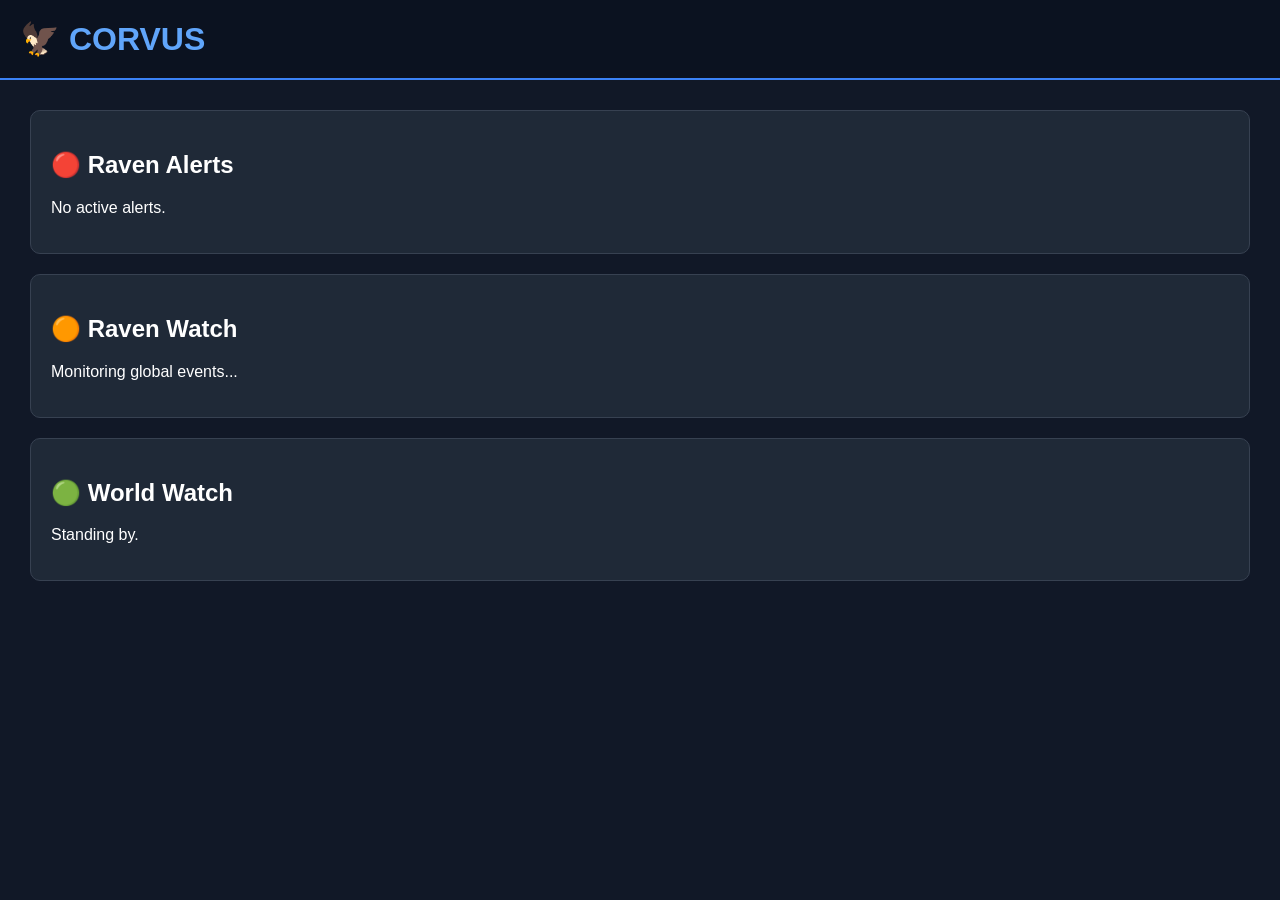
==== index.html @ 9c05d7a6 "Update index.html" ====
<!DOCTYPE html>
<html>
<head>
    <title>Corvus</title>

    <link rel="stylesheet" href="style.css">
</head>
<header>
    <h1>🦅 CORVUS</h1>
</header>

<main>

<div class="card">
<h2>🔴 Raven Alerts</h2>
<p>No active alerts.</p>
</div>

<div class="card">
<h2>🟠 Raven Watch</h2>
<p>Monitoring global events...</p>
</div>

<div class="card">
<h2>🟢 World Watch</h2>
<p>Standing by.</p>
</div>

</main>
---- style.css ----
body {
    background-color: #111827;
    color: white;
    font-family: Arial, Helvetica, sans-serif;
    margin: 0;
}

header {
    background-color: #0B1220;
    border-bottom: 2px solid #3B82F6;
    padding: 20px;
}

h1 {
    margin: 0;
    color: #60A5FA;
}

main {
    padding: 30px;
}

.card {
    background: #1F2937;
    border: 1px solid #374151;
    border-radius: 10px;
    padding: 20px;
    margin-bottom: 20px;
}
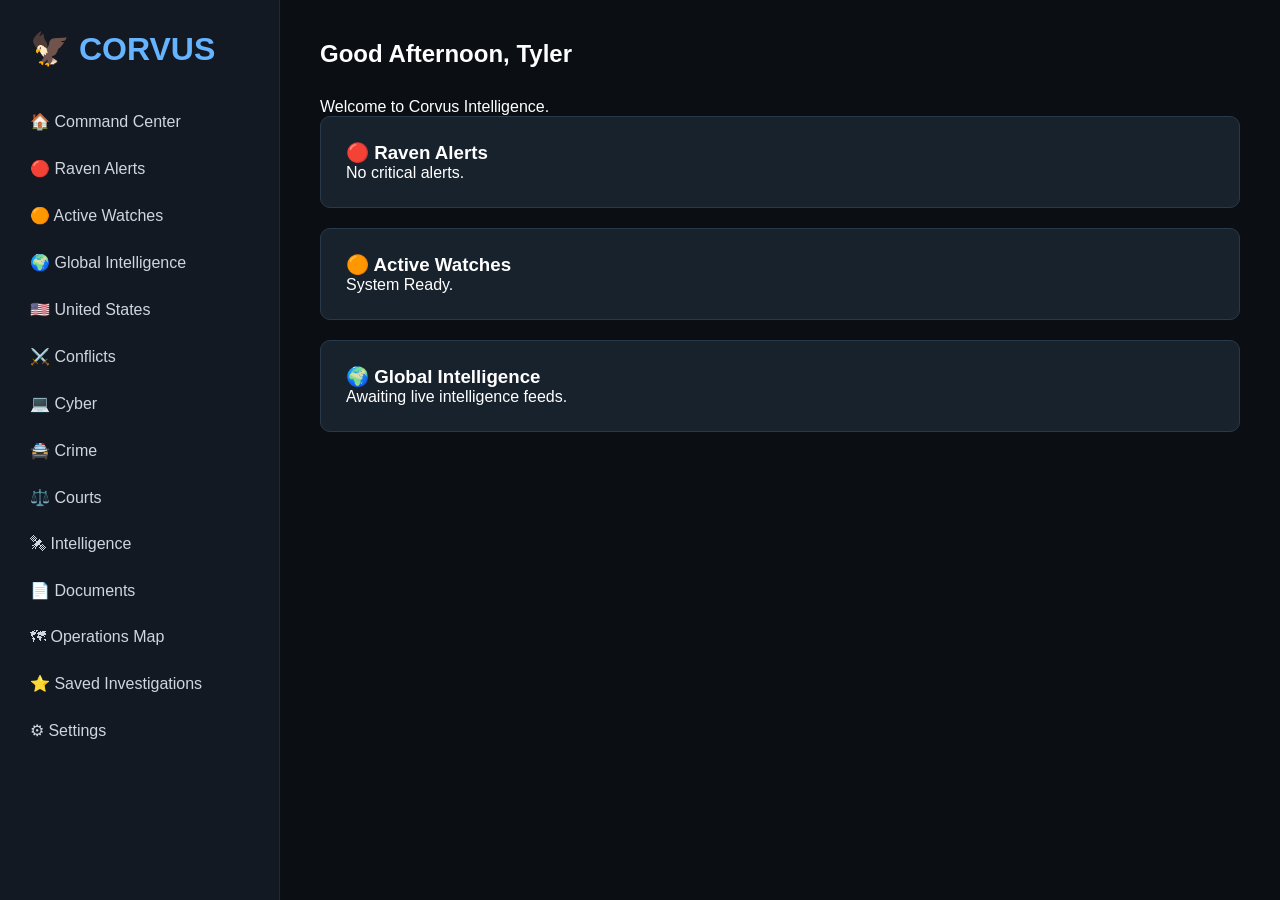
==== commit d121c7be: "Initial Corvus Dashboard" ====
--- a/index.html
+++ b/index.html
@@ -1,29 +1,84 @@
 <!DOCTYPE html>
-<html>
+<html lang="en">
 <head>
-    <title>Corvus</title>
+    <meta charset="UTF-8">
+    <meta name="viewport" content="width=device-width, initial-scale=1.0">
+    <title>Corvus Intelligence</title>
 
     <link rel="stylesheet" href="style.css">
 </head>
-<header>
+
+<body>
+
+<div class="sidebar">
+
     <h1>🦅 CORVUS</h1>
-</header>
 
-<main>
+    <ul>
 
-<div class="card">
-<h2>🔴 Raven Alerts</h2>
-<p>No active alerts.</p>
+        <li>🏠 Command Center</li>
+
+        <li>🔴 Raven Alerts</li>
+
+        <li>🟠 Active Watches</li>
+
+        <li>🌍 Global Intelligence</li>
+
+        <li>🇺🇸 United States</li>
+
+        <li>⚔️ Conflicts</li>
+
+        <li>💻 Cyber</li>
+
+        <li>🚔 Crime</li>
+
+        <li>⚖️ Courts</li>
+
+        <li>🛰 Intelligence</li>
+
+        <li>📄 Documents</li>
+
+        <li>🗺 Operations Map</li>
+
+        <li>⭐ Saved Investigations</li>
+
+        <li>⚙ Settings</li>
+
+    </ul>
+
 </div>
 
-<div class="card">
-<h2>🟠 Raven Watch</h2>
-<p>Monitoring global events...</p>
+<div class="main">
+
+    <h2>Good Afternoon, Tyler</h2>
+
+    <p>Welcome to Corvus Intelligence.</p>
+
+    <div class="card">
+
+        <h3>🔴 Raven Alerts</h3>
+
+        <p>No critical alerts.</p>
+
+    </div>
+
+    <div class="card">
+
+        <h3>🟠 Active Watches</h3>
+
+        <p>System Ready.</p>
+
+    </div>
+
+    <div class="card">
+
+        <h3>🌍 Global Intelligence</h3>
+
+        <p>Awaiting live intelligence feeds.</p>
+
+    </div>
+
 </div>
 
-<div class="card">
-<h2>🟢 World Watch</h2>
-<p>Standing by.</p>
-</div>
-
-</main>
+</body>
+</html>
--- a/style.css
+++ b/style.css
@@ -1,29 +1,89 @@
-body {
-    background-color: #111827;
-    color: white;
-    font-family: Arial, Helvetica, sans-serif;
-    margin: 0;
+*{
+    margin:0;
+    padding:0;
+    box-sizing:border-box;
 }
 
-header {
-    background-color: #0B1220;
-    border-bottom: 2px solid #3B82F6;
-    padding: 20px;
+body{
+
+    background:#0b0f14;
+
+    color:white;
+
+    font-family:Arial, Helvetica, sans-serif;
+
+    display:flex;
+
 }
 
-h1 {
-    margin: 0;
-    color: #60A5FA;
+.sidebar{
+
+    width:280px;
+
+    height:100vh;
+
+    background:#121923;
+
+    padding:30px;
+
+    border-right:1px solid #1e2a38;
+
 }
 
-main {
-    padding: 30px;
+.sidebar h1{
+
+    color:#66b3ff;
+
+    margin-bottom:30px;
+
 }
 
-.card {
-    background: #1F2937;
-    border: 1px solid #374151;
-    border-radius: 10px;
-    padding: 20px;
-    margin-bottom: 20px;
+.sidebar ul{
+
+    list-style:none;
+
 }
+
+.sidebar li{
+
+    padding:14px 0;
+
+    color:#d0d6dd;
+
+    cursor:pointer;
+
+}
+
+.sidebar li:hover{
+
+    color:#66b3ff;
+
+}
+
+.main{
+
+    flex:1;
+
+    padding:40px;
+
+}
+
+.main h2{
+
+    margin-bottom:30px;
+
+}
+
+.card{
+
+    background:#18222d;
+
+    padding:25px;
+
+    border-radius:10px;
+
+    margin-bottom:20px;
+
+    border:1px solid #2a3949;
+
+}
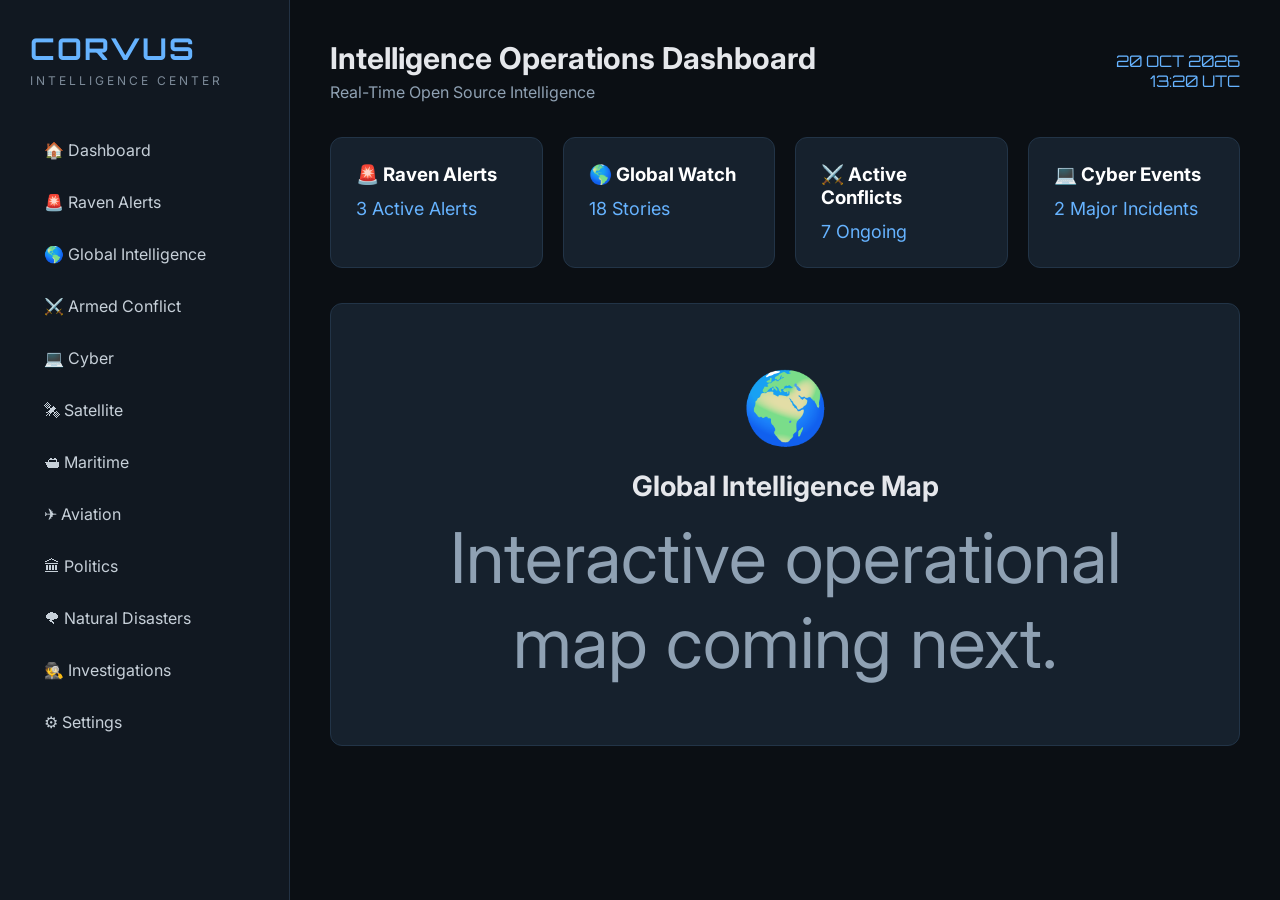
==== commit 9c56c5eb: "Corvus v0.1 Dashboard" ====
--- a/index.html
+++ b/index.html
@@ -3,82 +3,126 @@
 <head>
     <meta charset="UTF-8">
     <meta name="viewport" content="width=device-width, initial-scale=1.0">
-    <title>Corvus Intelligence</title>
+    <title>Corvus Intelligence Center</title>
 
     <link rel="stylesheet" href="style.css">
+
+    <link href="https://fonts.googleapis.com/css2?family=Orbitron:wght@400;600;700&family=Inter:wght@300;400;500;600&display=swap" rel="stylesheet">
 </head>
 
 <body>
 
 <div class="sidebar">
 
-    <h1>🦅 CORVUS</h1>
+    <div class="logo">
 
-    <ul>
+        <h1>CORVUS</h1>
 
-        <li>🏠 Command Center</li>
+        <p>INTELLIGENCE CENTER</p>
 
-        <li>🔴 Raven Alerts</li>
+    </div>
 
-        <li>🟠 Active Watches</li>
+    <nav>
 
-        <li>🌍 Global Intelligence</li>
+        <a href="#">🏠 Dashboard</a>
 
-        <li>🇺🇸 United States</li>
+        <a href="#">🚨 Raven Alerts</a>
 
-        <li>⚔️ Conflicts</li>
+        <a href="#">🌎 Global Intelligence</a>
 
-        <li>💻 Cyber</li>
+        <a href="#">⚔️ Armed Conflict</a>
 
-        <li>🚔 Crime</li>
+        <a href="#">💻 Cyber</a>
 
-        <li>⚖️ Courts</li>
+        <a href="#">🛰 Satellite</a>
 
-        <li>🛰 Intelligence</li>
+        <a href="#">🛳 Maritime</a>
 
-        <li>📄 Documents</li>
+        <a href="#">✈ Aviation</a>
 
-        <li>🗺 Operations Map</li>
+        <a href="#">🏛 Politics</a>
 
-        <li>⭐ Saved Investigations</li>
+        <a href="#">🌪 Natural Disasters</a>
 
-        <li>⚙ Settings</li>
+        <a href="#">🕵 Investigations</a>
 
-    </ul>
+        <a href="#">⚙ Settings</a>
+
+    </nav>
 
 </div>
 
 <div class="main">
 
-    <h2>Good Afternoon, Tyler</h2>
+    <div class="topbar">
 
-    <p>Welcome to Corvus Intelligence.</p>
+        <div>
 
-    <div class="card">
+            <h2>Intelligence Operations Dashboard</h2>
 
-        <h3>🔴 Raven Alerts</h3>
+            <p>Real-Time Open Source Intelligence</p>
 
-        <p>No critical alerts.</p>
+        </div>
+
+        <div class="clock">
+
+            20 OCT 2026
+
+            <br>
+
+            13:20 UTC
+
+        </div>
 
     </div>
 
-    <div class="card">
+    <div class="cards">
 
-        <h3>🟠 Active Watches</h3>
+        <div class="card">
 
-        <p>System Ready.</p>
+            <h3>🚨 Raven Alerts</h3>
+
+            <span>3 Active Alerts</span>
+
+        </div>
+
+        <div class="card">
+
+            <h3>🌎 Global Watch</h3>
+
+            <span>18 Stories</span>
+
+        </div>
+
+        <div class="card">
+
+            <h3>⚔️ Active Conflicts</h3>
+
+            <span>7 Ongoing</span>
+
+        </div>
+
+        <div class="card">
+
+            <h3>💻 Cyber Events</h3>
+
+            <span>2 Major Incidents</span>
+
+        </div>
 
     </div>
 
-    <div class="card">
+    <div class="world">
 
-        <h3>🌍 Global Intelligence</h3>
+        🌍
 
-        <p>Awaiting live intelligence feeds.</p>
+        <h2>Global Intelligence Map</h2>
+
+        <p>Interactive operational map coming next.</p>
 
     </div>
 
 </div>
 
 </body>
-</html>
+</html>
--- a/style.css
+++ b/style.css
@@ -1,89 +1,130 @@
-*{
-    margin:0;
-    padding:0;
-    box-sizing:border-box;
+* {
+    margin: 0;
+    padding: 0;
+    box-sizing: border-box;
 }
 
-body{
-
-    background:#0b0f14;
-
-    color:white;
-
-    font-family:Arial, Helvetica, sans-serif;
-
-    display:flex;
-
+body {
+    background: #0b0f14;
+    color: #e5e7eb;
+    font-family: 'Inter', sans-serif;
+    display: flex;
+    min-height: 100vh;
 }
 
-.sidebar{
-
-    width:280px;
-
-    height:100vh;
-
-    background:#121923;
-
-    padding:30px;
-
-    border-right:1px solid #1e2a38;
-
+.sidebar {
+    width: 290px;
+    background: #111821;
+    border-right: 1px solid #233244;
+    padding: 30px;
 }
 
-.sidebar h1{
-
-    color:#66b3ff;
-
-    margin-bottom:30px;
-
+.logo {
+    margin-bottom: 40px;
 }
 
-.sidebar ul{
-
-    list-style:none;
-
+.logo h1 {
+    font-family: 'Orbitron', sans-serif;
+    color: #66b3ff;
+    font-size: 30px;
+    letter-spacing: 2px;
 }
 
-.sidebar li{
-
-    padding:14px 0;
-
-    color:#d0d6dd;
-
-    cursor:pointer;
-
+.logo p {
+    color: #7d8b99;
+    font-size: 12px;
+    letter-spacing: 3px;
+    margin-top: 6px;
 }
 
-.sidebar li:hover{
-
-    color:#66b3ff;
-
+nav {
+    display: flex;
+    flex-direction: column;
+    gap: 8px;
 }
 
-.main{
-
-    flex:1;
-
-    padding:40px;
-
+nav a {
+    color: #c7d0d9;
+    text-decoration: none;
+    padding: 12px 14px;
+    border-radius: 8px;
+    transition: .2s;
 }
 
-.main h2{
-
-    margin-bottom:30px;
-
+nav a:hover {
+    background: #182330;
+    color: #66b3ff;
 }
 
-.card{
+.main {
+    flex: 1;
+    padding: 40px;
+}
 
-    background:#18222d;
+.topbar {
+    display: flex;
+    justify-content: space-between;
+    align-items: center;
+    margin-bottom: 35px;
+}
 
-    padding:25px;
+.topbar h2 {
+    font-size: 30px;
+}
 
-    border-radius:10px;
+.topbar p {
+    color: #8fa1b3;
+    margin-top: 6px;
+}
 
-    margin-bottom:20px;
+.clock {
+    text-align: right;
+    color: #66b3ff;
+    font-family: 'Orbitron', sans-serif;
+}
 
-    border:1px solid #2a3949;
+.cards {
+    display: grid;
+    grid-template-columns: repeat(4, 1fr);
+    gap: 20px;
+    margin-bottom: 35px;
+}
 
+.card {
+    background: #16212d;
+    border: 1px solid #223447;
+    border-radius: 12px;
+    padding: 25px;
 }
+
+.card h3 {
+    margin-bottom: 12px;
+    color: white;
+}
+
+.card span {
+    color: #66b3ff;
+    font-size: 18px;
+}
+
+.world {
+    background: #16212d;
+    border: 1px solid #223447;
+    border-radius: 12px;
+    padding: 60px;
+    text-align: center;
+}
+
+.world {
+    font-size: 70px;
+}
+
+.world h2 {
+    font-size: 28px;
+    margin-top: 20px;
+}
+
+.world p {
+    color: #8fa1b3;
+    margin-top: 12px;
+}
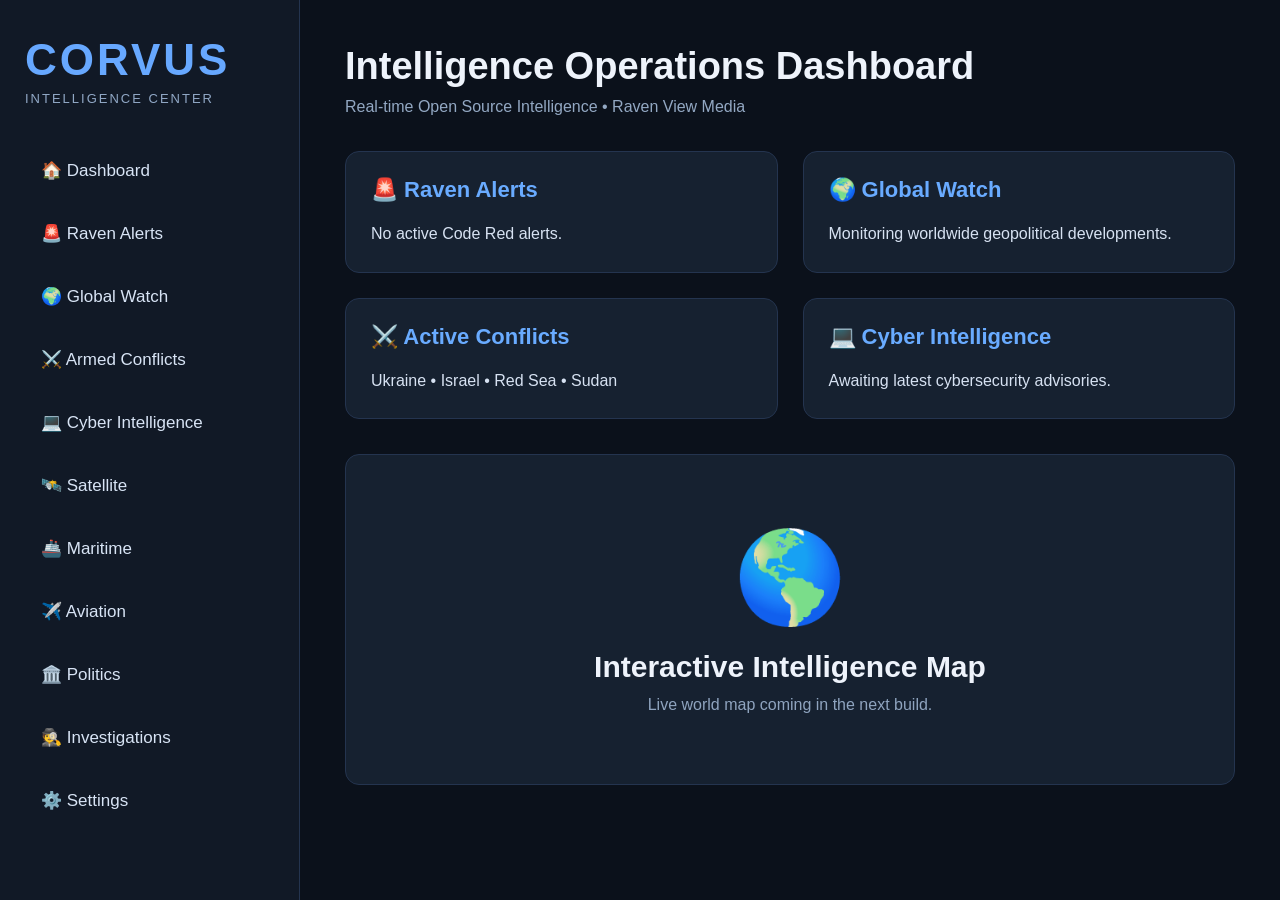
==== commit 9d5f94d1: "New Dashboard Layout" ====
--- a/index.html
+++ b/index.html
@@ -6,123 +6,88 @@
     <title>Corvus Intelligence Center</title>
 
     <link rel="stylesheet" href="style.css">
-
-    <link href="https://fonts.googleapis.com/css2?family=Orbitron:wght@400;600;700&family=Inter:wght@300;400;500;600&display=swap" rel="stylesheet">
 </head>
 
 <body>
 
-<div class="sidebar">
+    <aside class="sidebar">
 
-    <div class="logo">
+        <div class="logo">
+            <h1>CORVUS</h1>
+            <p>INTELLIGENCE CENTER</p>
+        </div>
 
-        <h1>CORVUS</h1>
+        <nav>
+            <ul>
+                <li><a href="#">🏠 Dashboard</a></li>
+                <li><a href="#">🚨 Raven Alerts</a></li>
+                <li><a href="#">🌍 Global Watch</a></li>
+                <li><a href="#">⚔️ Armed Conflicts</a></li>
+                <li><a href="#">💻 Cyber Intelligence</a></li>
+                <li><a href="#">🛰️ Satellite</a></li>
+                <li><a href="#">🚢 Maritime</a></li>
+                <li><a href="#">✈️ Aviation</a></li>
+                <li><a href="#">🏛️ Politics</a></li>
+                <li><a href="#">🕵️ Investigations</a></li>
+                <li><a href="#">⚙️ Settings</a></li>
+            </ul>
+        </nav>
 
-        <p>INTELLIGENCE CENTER</p>
+    </aside>
 
-    </div>
+    <main class="main">
 
-    <nav>
+        <h2>Intelligence Operations Dashboard</h2>
 
-        <a href="#">🏠 Dashboard</a>
+        <p class="subtitle">
+            Real-time Open Source Intelligence • Raven View Media
+        </p>
 
-        <a href="#">🚨 Raven Alerts</a>
+        <div class="grid">
 
-        <a href="#">🌎 Global Intelligence</a>
+            <div class="card">
+                <h3>🚨 Raven Alerts</h3>
+                <p>
+                    No active Code Red alerts.
+                </p>
+            </div>
 
-        <a href="#">⚔️ Armed Conflict</a>
+            <div class="card">
+                <h3>🌍 Global Watch</h3>
+                <p>
+                    Monitoring worldwide geopolitical developments.
+                </p>
+            </div>
 
-        <a href="#">💻 Cyber</a>
+            <div class="card">
+                <h3>⚔️ Active Conflicts</h3>
+                <p>
+                    Ukraine • Israel • Red Sea • Sudan
+                </p>
+            </div>
 
-        <a href="#">🛰 Satellite</a>
-
-        <a href="#">🛳 Maritime</a>
-
-        <a href="#">✈ Aviation</a>
-
-        <a href="#">🏛 Politics</a>
-
-        <a href="#">🌪 Natural Disasters</a>
-
-        <a href="#">🕵 Investigations</a>
-
-        <a href="#">⚙ Settings</a>
-
-    </nav>
-
-</div>
-
-<div class="main">
-
-    <div class="topbar">
-
-        <div>
-
-            <h2>Intelligence Operations Dashboard</h2>
-
-            <p>Real-Time Open Source Intelligence</p>
+            <div class="card">
+                <h3>💻 Cyber Intelligence</h3>
+                <p>
+                    Awaiting latest cybersecurity advisories.
+                </p>
+            </div>
 
         </div>
 
-        <div class="clock">
+        <section class="world">
 
-            20 OCT 2026
+            <span>🌎</span>
 
-            <br>
+            <h2>Interactive Intelligence Map</h2>
 
-            13:20 UTC
+            <p>
+                Live world map coming in the next build.
+            </p>
 
-        </div>
+        </section>
 
-    </div>
-
-    <div class="cards">
-
-        <div class="card">
-
-            <h3>🚨 Raven Alerts</h3>
-
-            <span>3 Active Alerts</span>
-
-        </div>
-
-        <div class="card">
-
-            <h3>🌎 Global Watch</h3>
-
-            <span>18 Stories</span>
-
-        </div>
-
-        <div class="card">
-
-            <h3>⚔️ Active Conflicts</h3>
-
-            <span>7 Ongoing</span>
-
-        </div>
-
-        <div class="card">
-
-            <h3>💻 Cyber Events</h3>
-
-            <span>2 Major Incidents</span>
-
-        </div>
-
-    </div>
-
-    <div class="world">
-
-        🌍
-
-        <h2>Global Intelligence Map</h2>
-
-        <p>Interactive operational map coming next.</p>
-
-    </div>
-
-</div>
+    </main>
 
 </body>
 </html>
--- a/style.css
+++ b/style.css
@@ -1,130 +1,129 @@
-* {
-    margin: 0;
-    padding: 0;
-    box-sizing: border-box;
+/* ===== CORVUS ===== */
+
+*{
+    margin:0;
+    padding:0;
+    box-sizing:border-box;
 }
 
-body {
-    background: #0b0f14;
-    color: #e5e7eb;
-    font-family: 'Inter', sans-serif;
-    display: flex;
-    min-height: 100vh;
+body{
+    font-family:Arial, Helvetica, sans-serif;
+    background:#0b111b;
+    color:#eef3fb;
+    display:flex;
+    min-height:100vh;
 }
 
-.sidebar {
-    width: 290px;
-    background: #111821;
-    border-right: 1px solid #233244;
-    padding: 30px;
+/* Sidebar */
+
+.sidebar{
+    width:300px;
+    background:#111926;
+    border-right:1px solid #24344f;
+    padding:35px 25px;
 }
 
-.logo {
-    margin-bottom: 40px;
+.logo h1{
+    color:#67a8ff;
+    font-size:44px;
+    letter-spacing:3px;
+    margin-bottom:6px;
 }
 
-.logo h1 {
-    font-family: 'Orbitron', sans-serif;
-    color: #66b3ff;
-    font-size: 30px;
-    letter-spacing: 2px;
+.logo p{
+    color:#91a8c6;
+    font-size:13px;
+    margin-bottom:40px;
+    letter-spacing:2px;
 }
 
-.logo p {
-    color: #7d8b99;
-    font-size: 12px;
-    letter-spacing: 3px;
-    margin-top: 6px;
+nav ul{
+    list-style:none;
 }
 
-nav {
-    display: flex;
-    flex-direction: column;
-    gap: 8px;
+nav li{
+    margin-bottom:14px;
 }
 
-nav a {
-    color: #c7d0d9;
-    text-decoration: none;
-    padding: 12px 14px;
-    border-radius: 8px;
-    transition: .2s;
+nav a{
+    text-decoration:none;
+    color:#d8e4f5;
+    display:block;
+    padding:14px 16px;
+    border-radius:10px;
+    transition:.2s;
+    font-size:17px;
 }
 
-nav a:hover {
-    background: #182330;
-    color: #66b3ff;
+nav a:hover{
+    background:#182638;
+    color:#67a8ff;
 }
 
-.main {
-    flex: 1;
-    padding: 40px;
+/* Main */
+
+.main{
+    flex:1;
+    padding:45px;
 }
 
-.topbar {
-    display: flex;
-    justify-content: space-between;
-    align-items: center;
-    margin-bottom: 35px;
+.main h2{
+    font-size:38px;
+    margin-bottom:10px;
 }
 
-.topbar h2 {
-    font-size: 30px;
+.subtitle{
+    color:#93a8c3;
+    margin-bottom:35px;
 }
 
-.topbar p {
-    color: #8fa1b3;
-    margin-top: 6px;
+/* Cards */
+
+.grid{
+    display:grid;
+    grid-template-columns:repeat(auto-fit,minmax(300px,1fr));
+    gap:25px;
 }
 
-.clock {
-    text-align: right;
-    color: #66b3ff;
-    font-family: 'Orbitron', sans-serif;
+.card{
+    background:#162130;
+    border:1px solid #24344f;
+    border-radius:14px;
+    padding:25px;
 }
 
-.cards {
-    display: grid;
-    grid-template-columns: repeat(4, 1fr);
-    gap: 20px;
-    margin-bottom: 35px;
+.card h3{
+    color:#69abff;
+    margin-bottom:18px;
+    font-size:22px;
 }
 
-.card {
-    background: #16212d;
-    border: 1px solid #223447;
-    border-radius: 12px;
-    padding: 25px;
+.card p{
+    color:#d7e2f2;
+    line-height:1.6;
 }
 
-.card h3 {
-    margin-bottom: 12px;
-    color: white;
+/* World Map */
+
+.world{
+    margin-top:35px;
+    background:#162130;
+    border:1px solid #24344f;
+    border-radius:14px;
+    padding:70px;
+    text-align:center;
 }
 
-.card span {
-    color: #66b3ff;
-    font-size: 18px;
+.world span{
+    font-size:90px;
 }
 
-.world {
-    background: #16212d;
-    border: 1px solid #223447;
-    border-radius: 12px;
-    padding: 60px;
-    text-align: center;
+.world h2{
+    margin-top:20px;
+    font-size:30px;
 }
 
-.world {
-    font-size: 70px;
-}
-
-.world h2 {
-    font-size: 28px;
-    margin-top: 20px;
-}
-
-.world p {
-    color: #8fa1b3;
-    margin-top: 12px;
+.world p{
+    color:#8fa4bf;
+    margin-top:12px;
 }
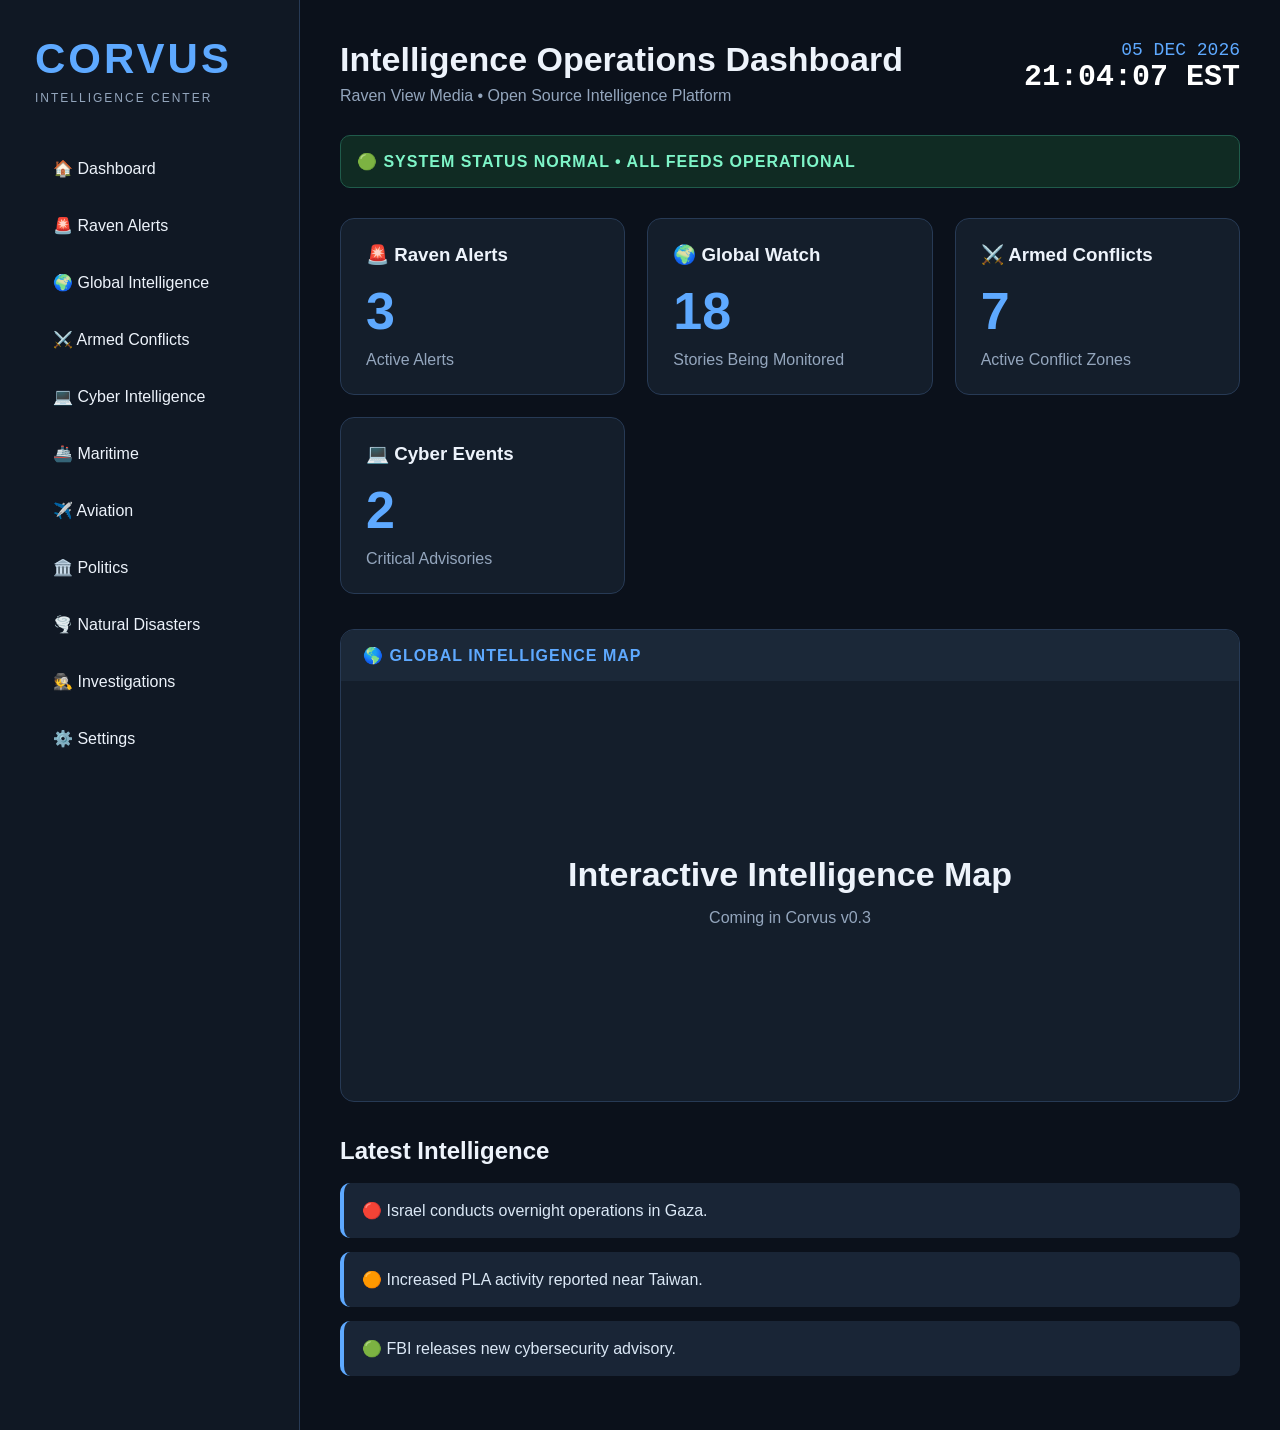
==== commit c8b41c8e: "Corvus v0.2" ====
--- a/index.html
+++ b/index.html
@@ -10,6 +10,8 @@
 
 <body>
 
+    <!-- Sidebar -->
+
     <aside class="sidebar">
 
         <div class="logo">
@@ -18,76 +20,172 @@
         </div>
 
         <nav>
+
             <ul>
+
                 <li><a href="#">🏠 Dashboard</a></li>
+
                 <li><a href="#">🚨 Raven Alerts</a></li>
-                <li><a href="#">🌍 Global Watch</a></li>
+
+                <li><a href="#">🌍 Global Intelligence</a></li>
+
                 <li><a href="#">⚔️ Armed Conflicts</a></li>
+
                 <li><a href="#">💻 Cyber Intelligence</a></li>
-                <li><a href="#">🛰️ Satellite</a></li>
+
                 <li><a href="#">🚢 Maritime</a></li>
+
                 <li><a href="#">✈️ Aviation</a></li>
+
                 <li><a href="#">🏛️ Politics</a></li>
+
+                <li><a href="#">🌪️ Natural Disasters</a></li>
+
                 <li><a href="#">🕵️ Investigations</a></li>
+
                 <li><a href="#">⚙️ Settings</a></li>
+
             </ul>
+
         </nav>
 
     </aside>
 
+    <!-- Main -->
+
     <main class="main">
 
-        <h2>Intelligence Operations Dashboard</h2>
+        <header class="topbar">
 
-        <p class="subtitle">
-            Real-time Open Source Intelligence • Raven View Media
-        </p>
+            <div>
 
-        <div class="grid">
+                <h2>Intelligence Operations Dashboard</h2>
+
+                <p class="subtitle">
+                    Raven View Media • Open Source Intelligence Platform
+                </p>
+
+            </div>
+
+            <div class="clock">
+
+                <div id="date">
+                    20 OCT 2026
+                </div>
+
+                <div id="time">
+                    13:45 EDT
+                </div>
+
+            </div>
+
+        </header>
+
+        <!-- Alert Banner -->
+
+        <section class="banner">
+
+            🟢 SYSTEM STATUS NORMAL • ALL FEEDS OPERATIONAL
+
+        </section>
+
+        <!-- Cards -->
+
+        <section class="grid">
 
             <div class="card">
+
                 <h3>🚨 Raven Alerts</h3>
-                <p>
-                    No active Code Red alerts.
-                </p>
+
+                <div class="number">3</div>
+
+                <p>Active Alerts</p>
+
             </div>
 
             <div class="card">
+
                 <h3>🌍 Global Watch</h3>
-                <p>
-                    Monitoring worldwide geopolitical developments.
-                </p>
+
+                <div class="number">18</div>
+
+                <p>Stories Being Monitored</p>
+
             </div>
 
             <div class="card">
-                <h3>⚔️ Active Conflicts</h3>
-                <p>
-                    Ukraine • Israel • Red Sea • Sudan
-                </p>
+
+                <h3>⚔️ Armed Conflicts</h3>
+
+                <div class="number">7</div>
+
+                <p>Active Conflict Zones</p>
+
             </div>
 
             <div class="card">
-                <h3>💻 Cyber Intelligence</h3>
-                <p>
-                    Awaiting latest cybersecurity advisories.
-                </p>
+
+                <h3>💻 Cyber Events</h3>
+
+                <div class="number">2</div>
+
+                <p>Critical Advisories</p>
+
             </div>
 
-        </div>
+        </section>
 
-        <section class="world">
+        <!-- Map -->
 
-            <span>🌎</span>
+        <section class="map">
 
-            <h2>Interactive Intelligence Map</h2>
+            <div class="map-title">
 
-            <p>
-                Live world map coming in the next build.
-            </p>
+                🌎 GLOBAL INTELLIGENCE MAP
+
+            </div>
+
+            <div class="map-placeholder">
+
+                <h2>Interactive Intelligence Map</h2>
+
+                <p>
+                    Coming in Corvus v0.3
+                </p>
+
+            </div>
+
+        </section>
+
+        <!-- Feed -->
+
+        <section class="feed">
+
+            <h2>Latest Intelligence</h2>
+
+            <div class="feed-item">
+
+                🔴 Israel conducts overnight operations in Gaza.
+
+            </div>
+
+            <div class="feed-item">
+
+                🟠 Increased PLA activity reported near Taiwan.
+
+            </div>
+
+            <div class="feed-item">
+
+                🟢 FBI releases new cybersecurity advisory.
+
+            </div>
 
         </section>
 
     </main>
 
+    <script src="script.js"></script>
+
 </body>
 </html>
--- a/style.css
+++ b/style.css
@@ -1,4 +1,7 @@
-/* ===== CORVUS ===== */
+/* ===========================
+   CORVUS v0.2
+   Raven View Media Theme
+=========================== */
 
 *{
     margin:0;
@@ -6,124 +9,359 @@
     box-sizing:border-box;
 }
 
+:root{
+
+    --bg:#0b111b;
+    --panel:#141e2b;
+    --panel2:#192536;
+    --border:#273a55;
+    --blue:#5ea9ff;
+    --text:#edf3fb;
+    --muted:#94a6bd;
+    --green:#38d39f;
+
+}
+
 body{
-    font-family:Arial, Helvetica, sans-serif;
-    background:#0b111b;
-    color:#eef3fb;
+
+    background:var(--bg);
+
+    color:var(--text);
+
+    font-family:Arial,Helvetica,sans-serif;
+
     display:flex;
+
     min-height:100vh;
-}
-
-/* Sidebar */
+
+}
+
+/* ===========================
+SIDEBAR
+=========================== */
 
 .sidebar{
+
     width:300px;
-    background:#111926;
-    border-right:1px solid #24344f;
-    padding:35px 25px;
+
+    background:#101824;
+
+    border-right:1px solid var(--border);
+
+    padding:35px;
+
+}
+
+.logo{
+
+    margin-bottom:40px;
+
 }
 
 .logo h1{
-    color:#67a8ff;
-    font-size:44px;
+
+    color:var(--blue);
+
+    font-size:42px;
+
     letter-spacing:3px;
-    margin-bottom:6px;
+
 }
 
 .logo p{
-    color:#91a8c6;
-    font-size:13px;
-    margin-bottom:40px;
+
+    color:var(--muted);
+
     letter-spacing:2px;
-}
-
-nav ul{
+
+    font-size:12px;
+
+    margin-top:8px;
+
+}
+
+.sidebar ul{
+
     list-style:none;
-}
-
-nav li{
+
+}
+
+.sidebar li{
+
+    margin-bottom:10px;
+
+}
+
+.sidebar a{
+
+    display:block;
+
+    text-decoration:none;
+
+    color:var(--text);
+
+    padding:14px 18px;
+
+    border-radius:10px;
+
+    transition:.25s;
+
+}
+
+.sidebar a:hover{
+
+    background:#1a2738;
+
+    color:var(--blue);
+
+}
+
+/* ===========================
+MAIN
+=========================== */
+
+.main{
+
+    flex:1;
+
+    padding:40px;
+
+}
+
+.topbar{
+
+    display:flex;
+
+    justify-content:space-between;
+
+    align-items:flex-start;
+
+}
+
+.topbar h2{
+
+    font-size:34px;
+
+}
+
+.subtitle{
+
+    margin-top:8px;
+
+    color:var(--muted);
+
+}
+
+.clock{
+
+    text-align:right;
+
+    font-family:monospace;
+
+}
+
+#date{
+
+    color:var(--blue);
+
+    font-size:18px;
+
+}
+
+#time{
+
+    color:white;
+
+    font-size:30px;
+
+    font-weight:bold;
+
+}
+
+/* ===========================
+STATUS BAR
+=========================== */
+
+.banner{
+
+    margin-top:30px;
+
+    margin-bottom:30px;
+
+    background:#102b23;
+
+    border:1px solid #205b4b;
+
+    color:#7ef5c8;
+
+    padding:16px;
+
+    border-radius:10px;
+
+    font-weight:bold;
+
+    letter-spacing:1px;
+
+}
+
+/* ===========================
+CARDS
+=========================== */
+
+.grid{
+
+    display:grid;
+
+    grid-template-columns:repeat(auto-fit,minmax(250px,1fr));
+
+    gap:22px;
+
+}
+
+.card{
+
+    background:var(--panel);
+
+    border:1px solid var(--border);
+
+    border-radius:14px;
+
+    padding:25px;
+
+    transition:.25s;
+
+}
+
+.card:hover{
+
+    transform:translateY(-4px);
+
+    border-color:var(--blue);
+
+    box-shadow:0 0 18px rgba(94,169,255,.25);
+
+}
+
+.card h3{
+
+    margin-bottom:15px;
+
+}
+
+.number{
+
+    font-size:52px;
+
+    color:var(--blue);
+
+    font-weight:bold;
+
+}
+
+.card p{
+
+    color:var(--muted);
+
+    margin-top:10px;
+
+}
+
+/* ===========================
+MAP
+=========================== */
+
+.map{
+
+    margin-top:35px;
+
+    background:var(--panel);
+
+    border:1px solid var(--border);
+
+    border-radius:14px;
+
+    overflow:hidden;
+
+}
+
+.map-title{
+
+    background:#1b2838;
+
+    padding:16px 22px;
+
+    color:var(--blue);
+
+    font-weight:bold;
+
+    letter-spacing:1px;
+
+}
+
+.map-placeholder{
+
+    height:420px;
+
+    display:flex;
+
+    flex-direction:column;
+
+    justify-content:center;
+
+    align-items:center;
+
+}
+
+.map-placeholder h2{
+
+    font-size:34px;
+
+    margin-bottom:15px;
+
+}
+
+.map-placeholder p{
+
+    color:var(--muted);
+
+}
+
+/* ===========================
+INTEL FEED
+=========================== */
+
+.feed{
+
+    margin-top:35px;
+
+}
+
+.feed h2{
+
+    margin-bottom:18px;
+
+}
+
+.feed-item{
+
+    background:var(--panel2);
+
+    border-left:4px solid var(--blue);
+
+    border-radius:10px;
+
+    padding:18px;
+
     margin-bottom:14px;
-}
-
-nav a{
-    text-decoration:none;
-    color:#d8e4f5;
-    display:block;
-    padding:14px 16px;
-    border-radius:10px;
+
+    color:#dbe8f6;
+
     transition:.2s;
-    font-size:17px;
-}
-
-nav a:hover{
-    background:#182638;
-    color:#67a8ff;
-}
-
-/* Main */
-
-.main{
-    flex:1;
-    padding:45px;
-}
-
-.main h2{
-    font-size:38px;
-    margin-bottom:10px;
-}
-
-.subtitle{
-    color:#93a8c3;
-    margin-bottom:35px;
-}
-
-/* Cards */
-
-.grid{
-    display:grid;
-    grid-template-columns:repeat(auto-fit,minmax(300px,1fr));
-    gap:25px;
-}
-
-.card{
-    background:#162130;
-    border:1px solid #24344f;
-    border-radius:14px;
-    padding:25px;
-}
-
-.card h3{
-    color:#69abff;
-    margin-bottom:18px;
-    font-size:22px;
-}
-
-.card p{
-    color:#d7e2f2;
-    line-height:1.6;
-}
-
-/* World Map */
-
-.world{
-    margin-top:35px;
-    background:#162130;
-    border:1px solid #24344f;
-    border-radius:14px;
-    padding:70px;
-    text-align:center;
-}
-
-.world span{
-    font-size:90px;
-}
-
-.world h2{
-    margin-top:20px;
-    font-size:30px;
-}
-
-.world p{
-    color:#8fa4bf;
-    margin-top:12px;
+
+}
+
+.feed-item:hover{
+
+    background:#213247;
+
 }
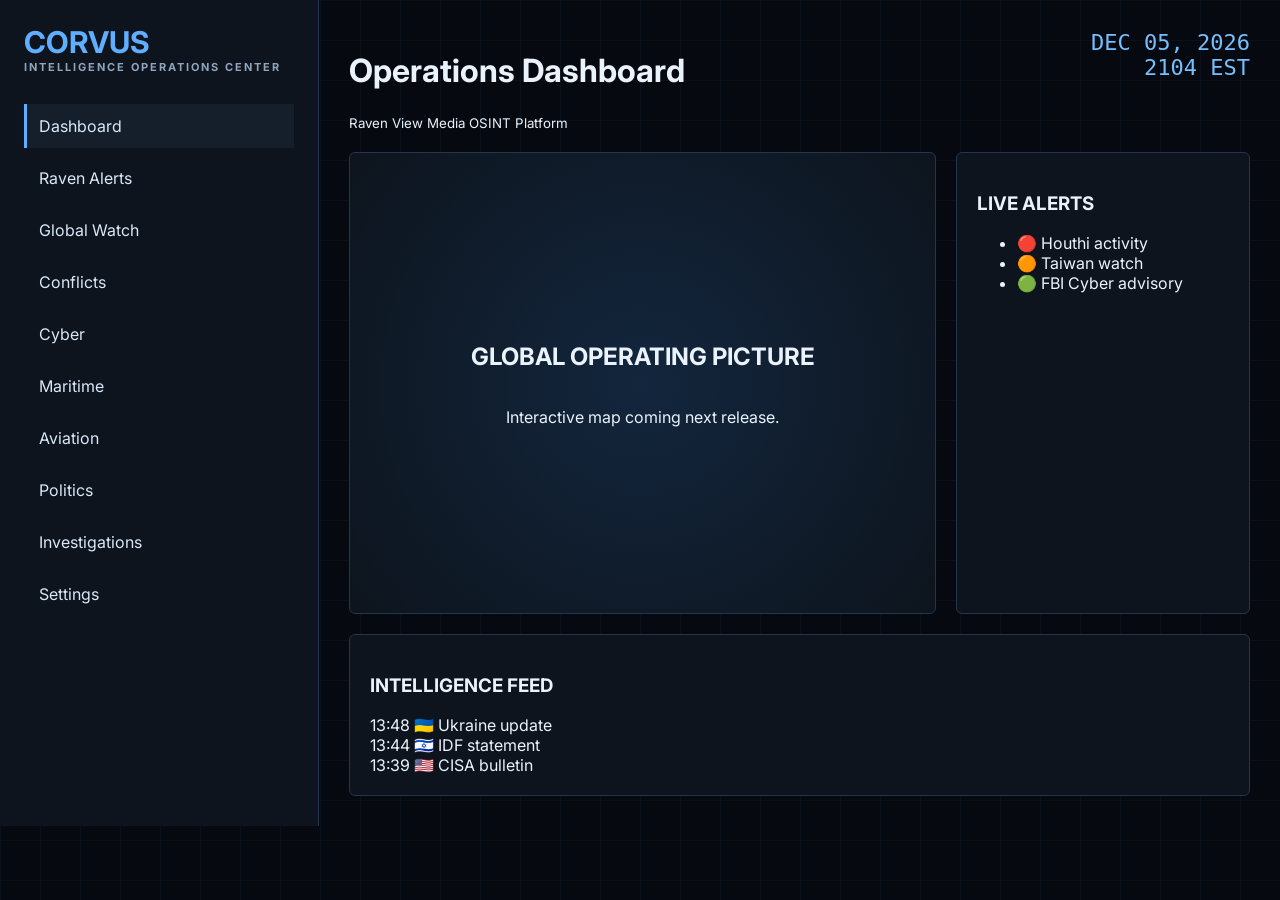
==== commit f3130ee9: "The Raven Update" ====
--- a/index.html
+++ b/index.html
@@ -1,191 +1,18 @@
 <!DOCTYPE html>
-<html lang="en">
-<head>
-    <meta charset="UTF-8">
-    <meta name="viewport" content="width=device-width, initial-scale=1.0">
-    <title>Corvus Intelligence Center</title>
-
-    <link rel="stylesheet" href="style.css">
-</head>
-
+<html><head><meta charset="utf-8"><meta name="viewport" content="width=device-width,initial-scale=1">
+<title>Corvus v1.0</title>
+<link rel="preconnect" href="https://fonts.googleapis.com">
+<link href="https://fonts.googleapis.com/css2?family=Inter:wght@300;400;600;700&display=swap" rel="stylesheet">
+<link rel="stylesheet" href="style.css"></head>
 <body>
-
-    <!-- Sidebar -->
-
-    <aside class="sidebar">
-
-        <div class="logo">
-            <h1>CORVUS</h1>
-            <p>INTELLIGENCE CENTER</p>
-        </div>
-
-        <nav>
-
-            <ul>
-
-                <li><a href="#">🏠 Dashboard</a></li>
-
-                <li><a href="#">🚨 Raven Alerts</a></li>
-
-                <li><a href="#">🌍 Global Intelligence</a></li>
-
-                <li><a href="#">⚔️ Armed Conflicts</a></li>
-
-                <li><a href="#">💻 Cyber Intelligence</a></li>
-
-                <li><a href="#">🚢 Maritime</a></li>
-
-                <li><a href="#">✈️ Aviation</a></li>
-
-                <li><a href="#">🏛️ Politics</a></li>
-
-                <li><a href="#">🌪️ Natural Disasters</a></li>
-
-                <li><a href="#">🕵️ Investigations</a></li>
-
-                <li><a href="#">⚙️ Settings</a></li>
-
-            </ul>
-
-        </nav>
-
-    </aside>
-
-    <!-- Main -->
-
-    <main class="main">
-
-        <header class="topbar">
-
-            <div>
-
-                <h2>Intelligence Operations Dashboard</h2>
-
-                <p class="subtitle">
-                    Raven View Media • Open Source Intelligence Platform
-                </p>
-
-            </div>
-
-            <div class="clock">
-
-                <div id="date">
-                    20 OCT 2026
-                </div>
-
-                <div id="time">
-                    13:45 EDT
-                </div>
-
-            </div>
-
-        </header>
-
-        <!-- Alert Banner -->
-
-        <section class="banner">
-
-            🟢 SYSTEM STATUS NORMAL • ALL FEEDS OPERATIONAL
-
-        </section>
-
-        <!-- Cards -->
-
-        <section class="grid">
-
-            <div class="card">
-
-                <h3>🚨 Raven Alerts</h3>
-
-                <div class="number">3</div>
-
-                <p>Active Alerts</p>
-
-            </div>
-
-            <div class="card">
-
-                <h3>🌍 Global Watch</h3>
-
-                <div class="number">18</div>
-
-                <p>Stories Being Monitored</p>
-
-            </div>
-
-            <div class="card">
-
-                <h3>⚔️ Armed Conflicts</h3>
-
-                <div class="number">7</div>
-
-                <p>Active Conflict Zones</p>
-
-            </div>
-
-            <div class="card">
-
-                <h3>💻 Cyber Events</h3>
-
-                <div class="number">2</div>
-
-                <p>Critical Advisories</p>
-
-            </div>
-
-        </section>
-
-        <!-- Map -->
-
-        <section class="map">
-
-            <div class="map-title">
-
-                🌎 GLOBAL INTELLIGENCE MAP
-
-            </div>
-
-            <div class="map-placeholder">
-
-                <h2>Interactive Intelligence Map</h2>
-
-                <p>
-                    Coming in Corvus v0.3
-                </p>
-
-            </div>
-
-        </section>
-
-        <!-- Feed -->
-
-        <section class="feed">
-
-            <h2>Latest Intelligence</h2>
-
-            <div class="feed-item">
-
-                🔴 Israel conducts overnight operations in Gaza.
-
-            </div>
-
-            <div class="feed-item">
-
-                🟠 Increased PLA activity reported near Taiwan.
-
-            </div>
-
-            <div class="feed-item">
-
-                🟢 FBI releases new cybersecurity advisory.
-
-            </div>
-
-        </section>
-
-    </main>
-
-    <script src="script.js"></script>
-
-</body>
-</html>+<div class="bggrid"></div>
+<aside class="sidebar">
+<div class="brand">CORVUS<span>INTELLIGENCE OPERATIONS CENTER</span></div>
+<nav>
+<a class="active">Dashboard</a><a>Raven Alerts</a><a>Global Watch</a><a>Conflicts</a><a>Cyber</a><a>Maritime</a><a>Aviation</a><a>Politics</a><a>Investigations</a><a>Settings</a>
+</nav></aside>
+<main>
+<header><div><h1>Operations Dashboard</h1><small>Raven View Media OSINT Platform</small></div><div id="clock"></div></header>
+<section class="hero"><div class="map"><h2>GLOBAL OPERATING PICTURE</h2><p>Interactive map coming next release.</p></div><div class="alerts"><h3>LIVE ALERTS</h3><ul><li>🔴 Houthi activity</li><li>🟠 Taiwan watch</li><li>🟢 FBI Cyber advisory</li></ul></div></section>
+<section class="feed"><h3>INTELLIGENCE FEED</h3><div>13:48 🇺🇦 Ukraine update</div><div>13:44 🇮🇱 IDF statement</div><div>13:39 🇺🇸 CISA bulletin</div></section>
+</main><script src="script.js"></script></body></html>
--- a/style.css
+++ b/style.css
@@ -1,367 +1,18 @@
-/* ===========================
-   CORVUS v0.2
-   Raven View Media Theme
-=========================== */
 
-*{
-    margin:0;
-    padding:0;
-    box-sizing:border-box;
-}
-
-:root{
-
-    --bg:#0b111b;
-    --panel:#141e2b;
-    --panel2:#192536;
-    --border:#273a55;
-    --blue:#5ea9ff;
-    --text:#edf3fb;
-    --muted:#94a6bd;
-    --green:#38d39f;
-
-}
-
-body{
-
-    background:var(--bg);
-
-    color:var(--text);
-
-    font-family:Arial,Helvetica,sans-serif;
-
-    display:flex;
-
-    min-height:100vh;
-
-}
-
-/* ===========================
-SIDEBAR
-=========================== */
-
-.sidebar{
-
-    width:300px;
-
-    background:#101824;
-
-    border-right:1px solid var(--border);
-
-    padding:35px;
-
-}
-
-.logo{
-
-    margin-bottom:40px;
-
-}
-
-.logo h1{
-
-    color:var(--blue);
-
-    font-size:42px;
-
-    letter-spacing:3px;
-
-}
-
-.logo p{
-
-    color:var(--muted);
-
-    letter-spacing:2px;
-
-    font-size:12px;
-
-    margin-top:8px;
-
-}
-
-.sidebar ul{
-
-    list-style:none;
-
-}
-
-.sidebar li{
-
-    margin-bottom:10px;
-
-}
-
-.sidebar a{
-
-    display:block;
-
-    text-decoration:none;
-
-    color:var(--text);
-
-    padding:14px 18px;
-
-    border-radius:10px;
-
-    transition:.25s;
-
-}
-
-.sidebar a:hover{
-
-    background:#1a2738;
-
-    color:var(--blue);
-
-}
-
-/* ===========================
-MAIN
-=========================== */
-
-.main{
-
-    flex:1;
-
-    padding:40px;
-
-}
-
-.topbar{
-
-    display:flex;
-
-    justify-content:space-between;
-
-    align-items:flex-start;
-
-}
-
-.topbar h2{
-
-    font-size:34px;
-
-}
-
-.subtitle{
-
-    margin-top:8px;
-
-    color:var(--muted);
-
-}
-
-.clock{
-
-    text-align:right;
-
-    font-family:monospace;
-
-}
-
-#date{
-
-    color:var(--blue);
-
-    font-size:18px;
-
-}
-
-#time{
-
-    color:white;
-
-    font-size:30px;
-
-    font-weight:bold;
-
-}
-
-/* ===========================
-STATUS BAR
-=========================== */
-
-.banner{
-
-    margin-top:30px;
-
-    margin-bottom:30px;
-
-    background:#102b23;
-
-    border:1px solid #205b4b;
-
-    color:#7ef5c8;
-
-    padding:16px;
-
-    border-radius:10px;
-
-    font-weight:bold;
-
-    letter-spacing:1px;
-
-}
-
-/* ===========================
-CARDS
-=========================== */
-
-.grid{
-
-    display:grid;
-
-    grid-template-columns:repeat(auto-fit,minmax(250px,1fr));
-
-    gap:22px;
-
-}
-
-.card{
-
-    background:var(--panel);
-
-    border:1px solid var(--border);
-
-    border-radius:14px;
-
-    padding:25px;
-
-    transition:.25s;
-
-}
-
-.card:hover{
-
-    transform:translateY(-4px);
-
-    border-color:var(--blue);
-
-    box-shadow:0 0 18px rgba(94,169,255,.25);
-
-}
-
-.card h3{
-
-    margin-bottom:15px;
-
-}
-
-.number{
-
-    font-size:52px;
-
-    color:var(--blue);
-
-    font-weight:bold;
-
-}
-
-.card p{
-
-    color:var(--muted);
-
-    margin-top:10px;
-
-}
-
-/* ===========================
-MAP
-=========================== */
-
-.map{
-
-    margin-top:35px;
-
-    background:var(--panel);
-
-    border:1px solid var(--border);
-
-    border-radius:14px;
-
-    overflow:hidden;
-
-}
-
-.map-title{
-
-    background:#1b2838;
-
-    padding:16px 22px;
-
-    color:var(--blue);
-
-    font-weight:bold;
-
-    letter-spacing:1px;
-
-}
-
-.map-placeholder{
-
-    height:420px;
-
-    display:flex;
-
-    flex-direction:column;
-
-    justify-content:center;
-
-    align-items:center;
-
-}
-
-.map-placeholder h2{
-
-    font-size:34px;
-
-    margin-bottom:15px;
-
-}
-
-.map-placeholder p{
-
-    color:var(--muted);
-
-}
-
-/* ===========================
-INTEL FEED
-=========================== */
-
-.feed{
-
-    margin-top:35px;
-
-}
-
-.feed h2{
-
-    margin-bottom:18px;
-
-}
-
-.feed-item{
-
-    background:var(--panel2);
-
-    border-left:4px solid var(--blue);
-
-    border-radius:10px;
-
-    padding:18px;
-
-    margin-bottom:14px;
-
-    color:#dbe8f6;
-
-    transition:.2s;
-
-}
-
-.feed-item:hover{
-
-    background:#213247;
-
-}+body{margin:0;background:#06090f;color:#eaf2fb;font-family:Inter,sans-serif;display:flex}
+.bggrid{position:fixed;inset:0;background:
+linear-gradient(rgba(95,174,255,.05) 1px,transparent 1px),
+linear-gradient(90deg,rgba(95,174,255,.05) 1px,transparent 1px);
+background-size:40px 40px;pointer-events:none}
+.sidebar{width:270px;background:#0d141d;border-right:1px solid #24364f;padding:24px;z-index:1}
+.brand{font-size:30px;font-weight:700;color:#5faeff}.brand span{display:block;font-size:11px;color:#8fa5be;letter-spacing:2px}
+nav{margin-top:30px;display:flex;flex-direction:column;gap:8px}
+nav a{padding:12px;border-left:3px solid transparent;color:#d9e8f8}
+nav a.active,nav a:hover{background:#151f2b;border-left-color:#5faeff}
+main{flex:1;padding:30px;z-index:1}
+header{display:flex;justify-content:space-between}
+#clock{font-family:monospace;color:#74c0ff;font-size:22px;text-align:right}
+.hero{display:grid;grid-template-columns:2fr 1fr;gap:20px;margin-top:20px}
+.map,.alerts,.feed{background:#0d141d;border:1px solid #24364f;border-radius:6px;padding:20px}
+.map{min-height:420px;display:flex;align-items:center;justify-content:center;flex-direction:column;background:radial-gradient(circle at center,#13263d,#0d141d)}
+.feed{margin-top:20px}
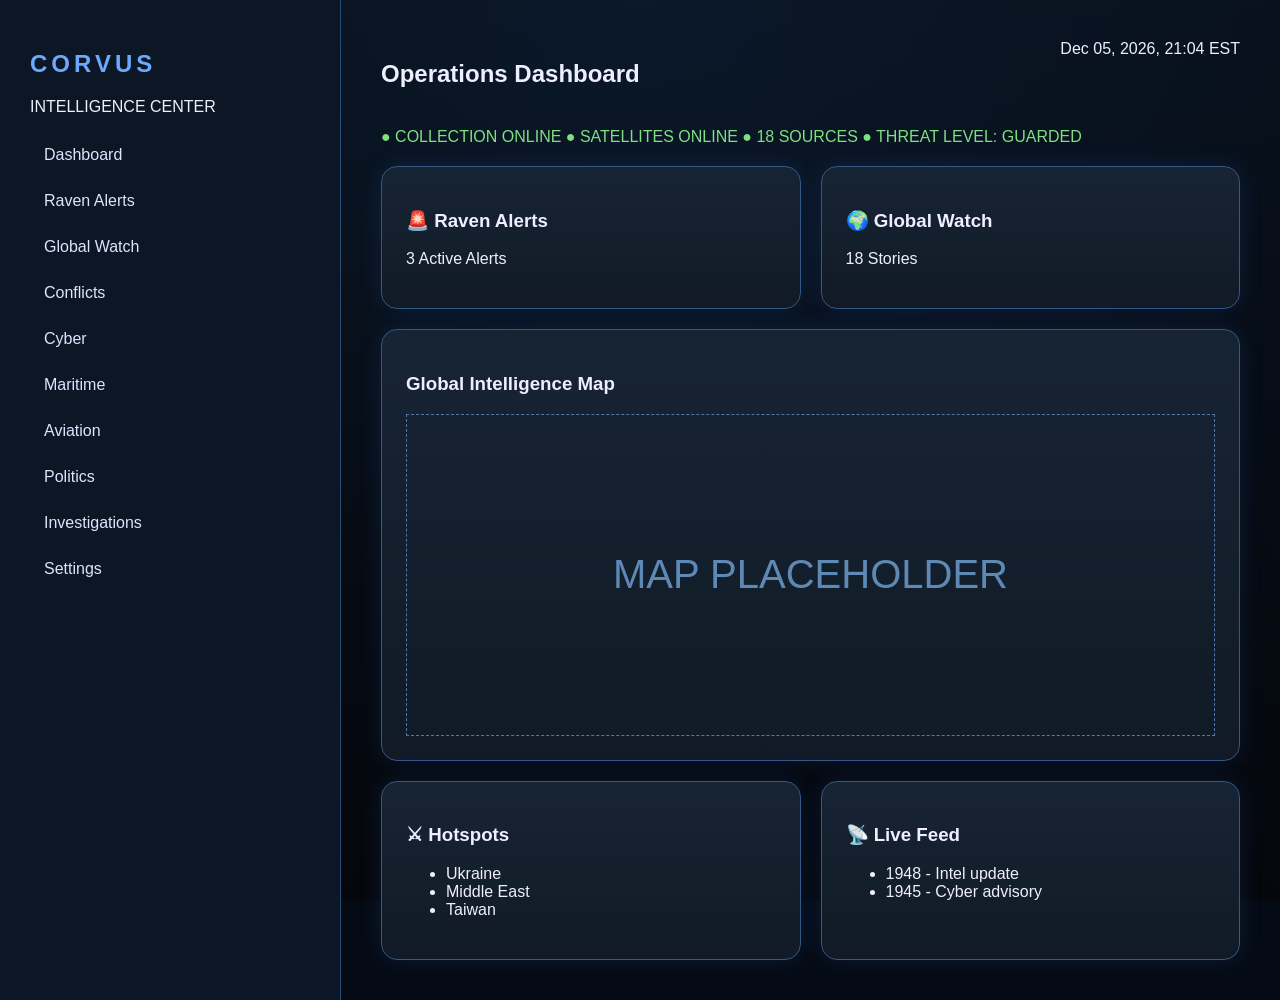
==== commit aec906d5: "Corvus UI V2" ====
--- a/index.html
+++ b/index.html
@@ -1,18 +1,13 @@
-<!DOCTYPE html>
-<html><head><meta charset="utf-8"><meta name="viewport" content="width=device-width,initial-scale=1">
-<title>Corvus v1.0</title>
-<link rel="preconnect" href="https://fonts.googleapis.com">
-<link href="https://fonts.googleapis.com/css2?family=Inter:wght@300;400;600;700&display=swap" rel="stylesheet">
-<link rel="stylesheet" href="style.css"></head>
-<body>
-<div class="bggrid"></div>
-<aside class="sidebar">
-<div class="brand">CORVUS<span>INTELLIGENCE OPERATIONS CENTER</span></div>
-<nav>
-<a class="active">Dashboard</a><a>Raven Alerts</a><a>Global Watch</a><a>Conflicts</a><a>Cyber</a><a>Maritime</a><a>Aviation</a><a>Politics</a><a>Investigations</a><a>Settings</a>
+<!DOCTYPE html><html><head><meta charset='UTF-8'><title>Corvus v2</title><link rel='stylesheet' href='style.css'></head><body>
+<div class='bg'></div><aside class='sidebar'><h1>CORVUS</h1><p>INTELLIGENCE CENTER</p><nav>
+<a>Dashboard</a><a>Raven Alerts</a><a>Global Watch</a><a>Conflicts</a><a>Cyber</a><a>Maritime</a><a>Aviation</a><a>Politics</a><a>Investigations</a><a>Settings</a>
 </nav></aside>
-<main>
-<header><div><h1>Operations Dashboard</h1><small>Raven View Media OSINT Platform</small></div><div id="clock"></div></header>
-<section class="hero"><div class="map"><h2>GLOBAL OPERATING PICTURE</h2><p>Interactive map coming next release.</p></div><div class="alerts"><h3>LIVE ALERTS</h3><ul><li>🔴 Houthi activity</li><li>🟠 Taiwan watch</li><li>🟢 FBI Cyber advisory</li></ul></div></section>
-<section class="feed"><h3>INTELLIGENCE FEED</h3><div>13:48 🇺🇦 Ukraine update</div><div>13:44 🇮🇱 IDF statement</div><div>13:39 🇺🇸 CISA bulletin</div></section>
-</main><script src="script.js"></script></body></html>+<main><header><h2>Operations Dashboard</h2><div id='clock'></div></header>
+<section class='status'>● COLLECTION ONLINE ● SATELLITES ONLINE ● 18 SOURCES ● THREAT LEVEL: GUARDED</section>
+<div class='grid'>
+<div class='panel'><h3>🚨 Raven Alerts</h3><p>3 Active Alerts</p></div>
+<div class='panel'><h3>🌍 Global Watch</h3><p>18 Stories</p></div>
+<div class='panel wide'><h3>Global Intelligence Map</h3><div class='map'>MAP PLACEHOLDER</div></div>
+<div class='panel'><h3>⚔ Hotspots</h3><ul><li>Ukraine</li><li>Middle East</li><li>Taiwan</li></ul></div>
+<div class='panel'><h3>📡 Live Feed</h3><ul><li>1948 - Intel update</li><li>1945 - Cyber advisory</li></ul></div>
+</div></main><script src='script.js'></script></body></html>
--- a/style.css
+++ b/style.css
@@ -1,18 +1 @@
-
-body{margin:0;background:#06090f;color:#eaf2fb;font-family:Inter,sans-serif;display:flex}
-.bggrid{position:fixed;inset:0;background:
-linear-gradient(rgba(95,174,255,.05) 1px,transparent 1px),
-linear-gradient(90deg,rgba(95,174,255,.05) 1px,transparent 1px);
-background-size:40px 40px;pointer-events:none}
-.sidebar{width:270px;background:#0d141d;border-right:1px solid #24364f;padding:24px;z-index:1}
-.brand{font-size:30px;font-weight:700;color:#5faeff}.brand span{display:block;font-size:11px;color:#8fa5be;letter-spacing:2px}
-nav{margin-top:30px;display:flex;flex-direction:column;gap:8px}
-nav a{padding:12px;border-left:3px solid transparent;color:#d9e8f8}
-nav a.active,nav a:hover{background:#151f2b;border-left-color:#5faeff}
-main{flex:1;padding:30px;z-index:1}
-header{display:flex;justify-content:space-between}
-#clock{font-family:monospace;color:#74c0ff;font-size:22px;text-align:right}
-.hero{display:grid;grid-template-columns:2fr 1fr;gap:20px;margin-top:20px}
-.map,.alerts,.feed{background:#0d141d;border:1px solid #24364f;border-radius:6px;padding:20px}
-.map{min-height:420px;display:flex;align-items:center;justify-content:center;flex-direction:column;background:radial-gradient(circle at center,#13263d,#0d141d)}
-.feed{margin-top:20px}
+body{margin:0;background:#050b14;color:#eef;font-family:Arial;display:flex}.bg{position:fixed;inset:0;background:radial-gradient(circle at top,#17365f33,transparent 60%),linear-gradient(#08111d,#05070c);z-index:-1}.sidebar{width:280px;background:#0d1624;border-right:1px solid #294a72;padding:30px}h1{color:#6aa9ff;letter-spacing:4px}nav a{display:block;padding:14px;color:#d7e7ff;text-decoration:none;border-radius:8px}nav a:hover{background:#18304d}main{flex:1;padding:40px}header{display:flex;justify-content:space-between}.status{margin:20px 0;color:#7ee081}.grid{display:grid;grid-template-columns:1fr 1fr;gap:20px}.panel{background:linear-gradient(#172434,#111a26);border:1px solid #335985;border-radius:16px;padding:24px;box-shadow:0 0 25px #3b7cff22}.wide{grid-column:1/3}.map{height:320px;border:1px dashed #4e79aa;display:flex;align-items:center;justify-content:center;font-size:40px;color:#5f89b5}
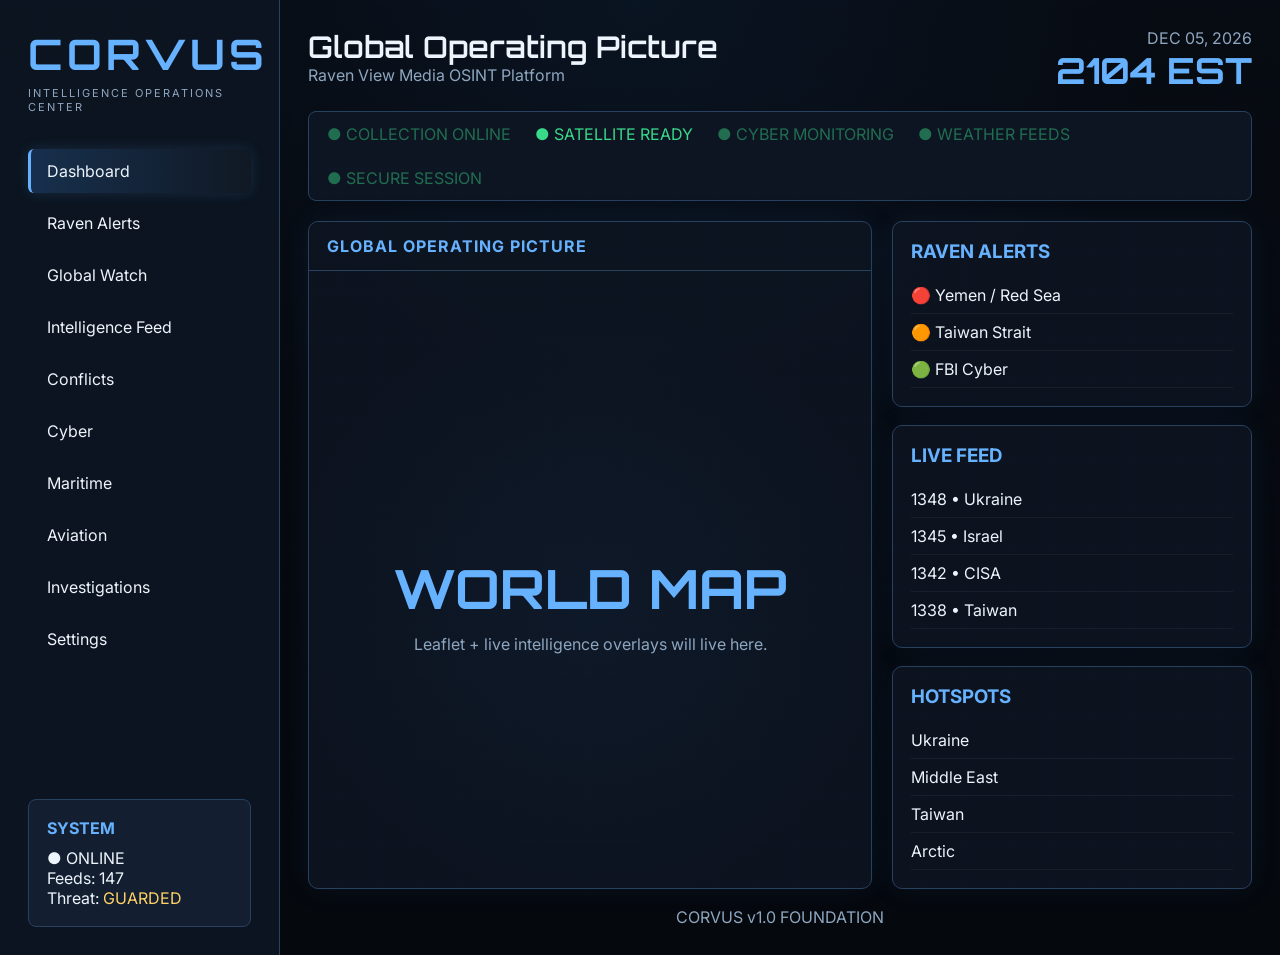
==== commit 9f30116c: "Corvus V2" ====
--- a/index.html
+++ b/index.html
@@ -1,13 +1,118 @@
-<!DOCTYPE html><html><head><meta charset='UTF-8'><title>Corvus v2</title><link rel='stylesheet' href='style.css'></head><body>
-<div class='bg'></div><aside class='sidebar'><h1>CORVUS</h1><p>INTELLIGENCE CENTER</p><nav>
-<a>Dashboard</a><a>Raven Alerts</a><a>Global Watch</a><a>Conflicts</a><a>Cyber</a><a>Maritime</a><a>Aviation</a><a>Politics</a><a>Investigations</a><a>Settings</a>
-</nav></aside>
-<main><header><h2>Operations Dashboard</h2><div id='clock'></div></header>
-<section class='status'>● COLLECTION ONLINE ● SATELLITES ONLINE ● 18 SOURCES ● THREAT LEVEL: GUARDED</section>
-<div class='grid'>
-<div class='panel'><h3>🚨 Raven Alerts</h3><p>3 Active Alerts</p></div>
-<div class='panel'><h3>🌍 Global Watch</h3><p>18 Stories</p></div>
-<div class='panel wide'><h3>Global Intelligence Map</h3><div class='map'>MAP PLACEHOLDER</div></div>
-<div class='panel'><h3>⚔ Hotspots</h3><ul><li>Ukraine</li><li>Middle East</li><li>Taiwan</li></ul></div>
-<div class='panel'><h3>📡 Live Feed</h3><ul><li>1948 - Intel update</li><li>1945 - Cyber advisory</li></ul></div>
-</div></main><script src='script.js'></script></body></html>+<!DOCTYPE html>
+<html lang="en">
+<head>
+<meta charset="UTF-8">
+<meta name="viewport" content="width=device-width, initial-scale=1.0">
+<title>Corvus | Intelligence Operations Center</title>
+<link rel="preconnect" href="https://fonts.googleapis.com">
+<link rel="preconnect" href="https://fonts.gstatic.com" crossorigin>
+<link href="https://fonts.googleapis.com/css2?family=Inter:wght@300;400;600;700&family=Orbitron:wght@500;700&display=swap" rel="stylesheet">
+<link rel="stylesheet" href="style.css">
+</head>
+<body>
+
+<div class="hud-grid"></div>
+
+<aside class="sidebar">
+  <div class="brand">
+    <h1>CORVUS</h1>
+    <p>INTELLIGENCE OPERATIONS CENTER</p>
+  </div>
+
+  <nav>
+    <a class="active" href="#">Dashboard</a>
+    <a href="#">Raven Alerts</a>
+    <a href="#">Global Watch</a>
+    <a href="#">Intelligence Feed</a>
+    <a href="#">Conflicts</a>
+    <a href="#">Cyber</a>
+    <a href="#">Maritime</a>
+    <a href="#">Aviation</a>
+    <a href="#">Investigations</a>
+    <a href="#">Settings</a>
+  </nav>
+
+  <div class="system">
+    <h4>SYSTEM</h4>
+    <div>● ONLINE</div>
+    <div>Feeds: <span id="feedCount">147</span></div>
+    <div>Threat: <span class="guarded">GUARDED</span></div>
+  </div>
+</aside>
+
+<main class="main">
+
+<header class="topbar">
+<div>
+<h2>Global Operating Picture</h2>
+<p>Raven View Media OSINT Platform</p>
+</div>
+
+<div class="clock">
+<div id="date">-- --- ----</div>
+<div id="time">0000 EDT</div>
+</div>
+</header>
+
+<section class="status-ribbon">
+<span>● COLLECTION ONLINE</span>
+<span>● SATELLITE READY</span>
+<span>● CYBER MONITORING</span>
+<span>● WEATHER FEEDS</span>
+<span>● SECURE SESSION</span>
+</section>
+
+<section class="hero-layout">
+
+<section class="map-panel">
+<div class="panel-title">GLOBAL OPERATING PICTURE</div>
+<div class="map-placeholder">
+<h1>WORLD MAP</h1>
+<p>Leaflet + live intelligence overlays will live here.</p>
+</div>
+</section>
+
+<aside class="right-column">
+
+<div class="widget">
+<h3>RAVEN ALERTS</h3>
+<ul>
+<li>🔴 Yemen / Red Sea</li>
+<li>🟠 Taiwan Strait</li>
+<li>🟢 FBI Cyber</li>
+</ul>
+</div>
+
+<div class="widget">
+<h3>LIVE FEED</h3>
+<ul>
+<li>1348 • Ukraine</li>
+<li>1345 • Israel</li>
+<li>1342 • CISA</li>
+<li>1338 • Taiwan</li>
+</ul>
+</div>
+
+<div class="widget">
+<h3>HOTSPOTS</h3>
+<ul>
+<li>Ukraine</li>
+<li>Middle East</li>
+<li>Taiwan</li>
+<li>Arctic</li>
+</ul>
+</div>
+
+</aside>
+
+</section>
+
+<footer class="footer-bar">
+CORVUS v1.0 FOUNDATION
+</footer>
+
+</main>
+
+<script src="script.js"></script>
+</body>
+</html>
--- a/style.css
+++ b/style.css
@@ -1 +1,57 @@
-body{margin:0;background:#050b14;color:#eef;font-family:Arial;display:flex}.bg{position:fixed;inset:0;background:radial-gradient(circle at top,#17365f33,transparent 60%),linear-gradient(#08111d,#05070c);z-index:-1}.sidebar{width:280px;background:#0d1624;border-right:1px solid #294a72;padding:30px}h1{color:#6aa9ff;letter-spacing:4px}nav a{display:block;padding:14px;color:#d7e7ff;text-decoration:none;border-radius:8px}nav a:hover{background:#18304d}main{flex:1;padding:40px}header{display:flex;justify-content:space-between}.status{margin:20px 0;color:#7ee081}.grid{display:grid;grid-template-columns:1fr 1fr;gap:20px}.panel{background:linear-gradient(#172434,#111a26);border:1px solid #335985;border-radius:16px;padding:24px;box-shadow:0 0 25px #3b7cff22}.wide{grid-column:1/3}.map{height:320px;border:1px dashed #4e79aa;display:flex;align-items:center;justify-content:center;font-size:40px;color:#5f89b5}+
+:root{
+--bg:#05080d;
+--panel:#0d1522;
+--panel2:#131f30;
+--border:#28415f;
+--blue:#66b2ff;
+--blue2:#2f7fd7;
+--text:#edf4fb;
+--muted:#8ea6c0;
+--green:#39d98a;
+}
+*{margin:0;padding:0;box-sizing:border-box}
+body{
+font-family:Inter,Arial,sans-serif;
+background:radial-gradient(circle at top,#12365f33 0%,transparent 45%),linear-gradient(#070b12,#05080d);
+color:var(--text);
+display:flex;min-height:100vh;overflow:hidden}
+.hud-grid{
+position:fixed;inset:0;pointer-events:none;opacity:.18;
+background-image:
+linear-gradient(rgba(102,178,255,.08) 1px,transparent 1px),
+linear-gradient(90deg,rgba(102,178,255,.08) 1px,transparent 1px);
+background-size:42px 42px}
+.sidebar{
+width:280px;background:rgba(13,21,34,.92);
+border-right:1px solid var(--border);
+padding:28px;display:flex;flex-direction:column}
+.brand h1{font:700 42px Orbitron,sans-serif;color:var(--blue);letter-spacing:4px}
+.brand p{font-size:11px;color:var(--muted);letter-spacing:2px;margin-top:6px}
+nav{margin:35px 0;display:flex;flex-direction:column;gap:8px}
+nav a{color:var(--text);text-decoration:none;padding:12px 16px;border-left:3px solid transparent;border-radius:6px;transition:.2s}
+nav a:hover,nav a.active{background:linear-gradient(90deg,#17304d,#101824);border-left-color:var(--blue);box-shadow:0 0 14px rgba(102,178,255,.15)}
+.system{margin-top:auto;background:var(--panel2);padding:18px;border:1px solid var(--border);border-radius:8px}
+.system h4{margin-bottom:10px;color:var(--blue)}
+.guarded{color:#ffd166}
+.main{flex:1;padding:28px;display:flex;flex-direction:column}
+.topbar{display:flex;justify-content:space-between;align-items:flex-start;margin-bottom:18px}
+.topbar h2{font:600 30px Orbitron,sans-serif}
+.topbar p{color:var(--muted)}
+.clock{text-align:right}
+#date{color:var(--muted)}
+#time{font:700 36px Orbitron,sans-serif;color:var(--blue)}
+.status-ribbon{display:flex;gap:24px;padding:12px 18px;background:var(--panel);border:1px solid var(--border);border-radius:8px;color:var(--green);margin-bottom:20px;flex-wrap:wrap}
+.hero-layout{display:grid;grid-template-columns:2fr 360px;gap:20px;flex:1}
+.map-panel,.widget{background:rgba(13,21,34,.88);border:1px solid var(--border);border-radius:10px;box-shadow:0 0 30px rgba(75,150,255,.08)}
+.panel-title{padding:14px 18px;border-bottom:1px solid var(--border);font-weight:700;color:var(--blue);letter-spacing:1px}
+.map-placeholder{height:100%;min-height:520px;display:flex;flex-direction:column;justify-content:center;align-items:center;background:
+radial-gradient(circle,#1d3f6822,transparent 70%)}
+.map-placeholder h1{font:700 54px Orbitron,sans-serif;color:var(--blue)}
+.map-placeholder p{color:var(--muted);margin-top:12px}
+.right-column{display:flex;flex-direction:column;gap:18px}
+.widget{padding:18px}
+.widget h3{margin-bottom:14px;color:var(--blue)}
+.widget ul{list-style:none}
+.widget li{padding:8px 0;border-bottom:1px solid rgba(255,255,255,.05)}
+.footer-bar{margin-top:18px;color:var(--muted);text-align:center}
